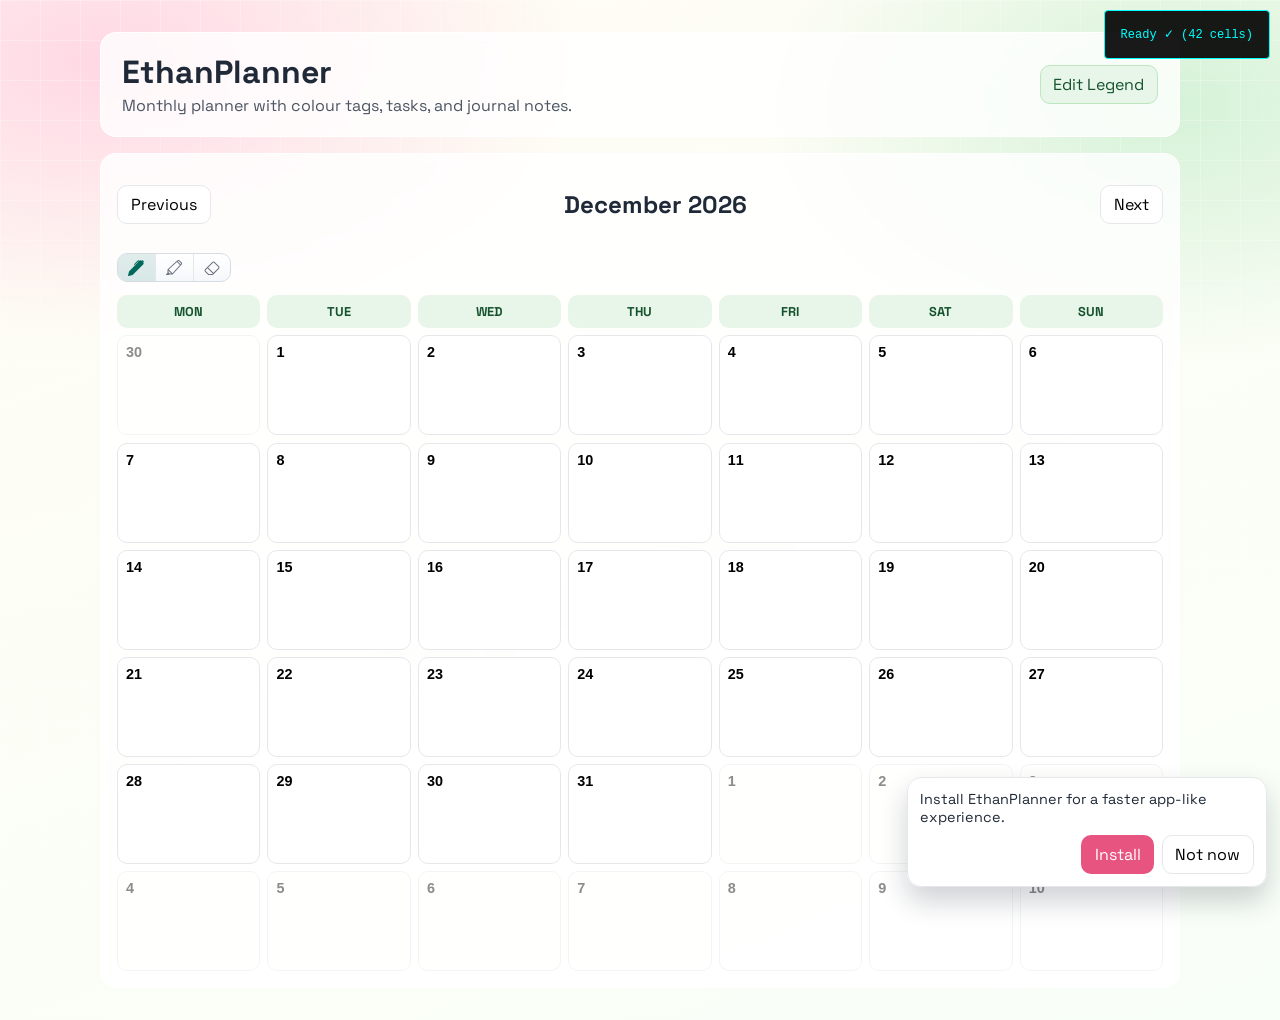
==== docs/index.html @ 0c63903d "added docs things" ====
<!DOCTYPE html>
<html lang="en">
<head>
  <meta charset="UTF-8" />
  <meta name="viewport" content="width=device-width, initial-scale=1.0" />
  <title>EthanPlanner</title>
  <meta name="theme-color" content="#e75480" />
  <meta name="apple-mobile-web-app-capable" content="yes" />
  <meta name="apple-mobile-web-app-status-bar-style" content="default" />
  <meta name="apple-mobile-web-app-title" content="EthanPlanner" />
  <link rel="manifest" href="manifest.webmanifest" />
  <link rel="apple-touch-icon" href="icons/icon-192.png" />
  <link rel="preconnect" href="https://fonts.googleapis.com" />
  <link rel="preconnect" href="https://fonts.gstatic.com" crossorigin />
  <link href="https://fonts.googleapis.com/css2?family=Space+Grotesk:wght@400;500;600;700&display=swap" rel="stylesheet" />
  <link rel="stylesheet" href="css/styles.css?v=20260405f" />
</head>
<body>
  <aside id="installPrompt" class="install-prompt" hidden>
    <p id="installPromptText">Install EthanPlanner for a faster app-like experience.</p>
    <div class="install-prompt-actions">
      <button id="installAppBtn" class="btn btn-primary" type="button">Install</button>
      <button id="dismissInstallBtn" class="btn btn-ghost" type="button">Not now</button>
    </div>
  </aside>

  <div class="background-glow" aria-hidden="true"></div>
  <div id="debugStatus" style="position: fixed; top: 10px; right: 10px; background: rgba(0,0,0,0.9); color: #0ff; padding: 1rem; font-family: monospace; font-size: 12px; z-index: 9999; pointer-events: none; max-width: 400px; word-break: break-all; border: 1px solid #0ff; border-radius: 4px;">Loading...</div>
  <main class="app-shell">
    <header class="topbar">
      <div>
        <h1>EthanPlanner</h1>
        <p class="subtitle">Monthly planner with colour tags, tasks, and journal notes.</p>
      </div>
      <div class="topbar-actions">
        <button id="legendButton" class="btn btn-secondary" type="button">Edit Legend</button>
      </div>
    </header>

    <section class="calendar-section" aria-label="Calendar">
      <div class="calendar-toolbar">
        <button id="prevMonth" class="btn btn-ghost" type="button">Previous</button>
        <h2 id="monthLabel" aria-live="polite"></h2>
        <button id="nextMonth" class="btn btn-ghost" type="button">Next</button>
      </div>

      <div class="highlight-toolbar" id="highlightToolbar" data-mode="edit">
        <div class="mode-radio-group" role="group" aria-label="Interaction mode">
          <button id="modeEdit" class="mode-btn is-active" type="button" aria-pressed="true" title="Edit">
            <svg xmlns="http://www.w3.org/2000/svg" width="16" height="16" fill="currentColor" class="bi bi-pen-fill" viewBox="0 0 16 16">
              <path d="m13.498.795.149-.149a1.207 1.207 0 1 1 1.707 1.708l-.149.148a1.5 1.5 0 0 1-.059 2.059L4.854 14.854a.5.5 0 0 1-.233.131l-4 1a.5.5 0 0 1-.606-.606l1-4a.5.5 0 0 1 .131-.232l9.642-9.642a.5.5 0 0 0-.642.056L6.854 4.854a.5.5 0 1 1-.708-.708L9.44.854A1.5 1.5 0 0 1 11.5.796a1.5 1.5 0 0 1 1.998-.001"/>
            </svg>
          </button>
          <button id="modeHighlight" class="mode-btn" type="button" aria-pressed="false" title="Highlight">
            <svg xmlns="http://www.w3.org/2000/svg" width="16" height="16" fill="currentColor" class="bi bi-highlighter" viewBox="0 0 16 16">
              <path fill-rule="evenodd" d="M11.096.644a2 2 0 0 1 2.791.036l1.433 1.433a2 2 0 0 1 .035 2.791l-.413.435-8.07 8.995a.5.5 0 0 1-.372.166h-3a.5.5 0 0 1-.234-.058l-.412.412A.5.5 0 0 1 2.5 15h-2a.5.5 0 0 1-.354-.854l1.412-1.412A.5.5 0 0 1 1.5 12.5v-3a.5.5 0 0 1 .166-.372l8.995-8.07zm-.115 1.47L2.727 9.52l3.753 3.753 7.406-8.254zm3.585 2.17.064-.068a1 1 0 0 0-.017-1.396L13.18 1.387a1 1 0 0 0-1.396-.018l-.068.065zM5.293 13.5 2.5 10.707v1.586L3.707 13.5z"/>
            </svg>
          </button>
          <button id="modeErase" class="mode-btn" type="button" aria-pressed="false" title="Erase">
            <svg xmlns="http://www.w3.org/2000/svg" width="16" height="16" fill="currentColor" class="bi bi-eraser" viewBox="0 0 16 16">
              <path d="M8.086 2.207a2 2 0 0 1 2.828 0l3.879 3.879a2 2 0 0 1 0 2.828l-5.5 5.5A2 2 0 0 1 7.879 15H5.12a2 2 0 0 1-1.414-.586l-2.5-2.5a2 2 0 0 1 0-2.828zm2.121.707a1 1 0 0 0-1.414 0L4.16 7.547l5.293 5.293 4.633-4.633a1 1 0 0 0 0-1.414zM8.746 13.547 3.453 8.254 1.914 9.793a1 1 0 0 0 0 1.414l2.5 2.5a1 1 0 0 0 .707.293H7.88a1 1 0 0 0 .707-.293z"/>
            </svg>
          </button>
        </div>
        <label for="quickColour" class="colour-selector-label">Colour:</label>
        <select id="quickColour" aria-label="Highlight colour"></select>
      </div>

      <div class="weekday-row" id="weekdayRow"></div>
      <div class="calendar-grid" id="calendarGrid"></div>
    </section>
  </main>

  <dialog id="dateDialog" class="panel-dialog">
    <div class="panel-header">
      <h3 id="panelDateLabel"></h3>
      <button id="closeDateDialog" class="btn btn-ghost" type="button">Close</button>
    </div>

    <section>
      <h4>Tasks</h4>
      <ul id="taskList" class="entry-list"></ul>
      <form id="addTaskForm" class="inline-form">
        <input id="taskTitle" name="title" placeholder="Task title" maxlength="120" required />
        <textarea id="taskNotes" name="notes" placeholder="Task details" rows="2"></textarea>
        <button type="submit" class="btn btn-primary">Add Task</button>
      </form>
    </section>

    <section>
      <h4>Journal</h4>
      <ul id="journalList" class="entry-list"></ul>
      <form id="addJournalForm" class="inline-form">
        <textarea id="journalNotes" name="notes" placeholder="Journal notes" rows="3" required></textarea>
        <button type="submit" class="btn btn-primary">Add Journal</button>
      </form>
    </section>

    <section>
      <h4>Colours</h4>
      <ul id="colourChipList" class="entry-list"></ul>
      <form id="addColourForm" class="inline-form">
        <input id="colourInput" type="color" value="#e75480" />
        <button type="submit" class="btn btn-primary">Add Colour</button>
      </form>
    </section>

  </dialog>

  <dialog id="legendDialog" class="panel-dialog legend-dialog">
    <div class="panel-header">
      <h3>Legend</h3>
      <button id="closeLegendDialog" class="btn btn-ghost" type="button">Close</button>
    </div>

    <ul id="legendList" class="legend-list"></ul>

    <form id="legendForm" class="inline-form inline-form-row">
      <div class="colour-selector-btn colour-picker-trigger" aria-label="Pick colour" title="Pick colour">
        <svg xmlns="http://www.w3.org/2000/svg" width="16" height="16" fill="currentColor" class="bi bi-palette-fill" viewBox="0 0 16 16">
          <path d="M12.433 10.07C14.133 10.585 16 11.15 16 8a8 8 0 1 0-8 8c1.996 0 1.826-1.504 1.649-3.08-.124-1.101-.252-2.237.351-2.92.465-.527 1.42-.237 2.433.07M8 5a1.5 1.5 0 1 1 0-3 1.5 1.5 0 0 1 0 3m4.5 3a1.5 1.5 0 1 1 0-3 1.5 1.5 0 0 1 0 3M5 6.5a1.5 1.5 0 1 1-3 0 1.5 1.5 0 0 1 3 0m.5 6.5a1.5 1.5 0 1 1 0-3 1.5 1.5 0 0 1 0 3"/>
        </svg>
        <input id="legendColour" name="colour" type="color" value="#e75480" class="colour-picker-input" />
      </div>
      <input id="legendLabel" name="label" placeholder="Label" maxlength="50" required />
      <button type="submit" class="btn btn-primary">Save</button>
    </form>
  </dialog>

  <script>
    window.debugLog = [];
    const debugStatus = document.getElementById("debugStatus");

    window.onerror = function(msg, url, line) {
      const text = "ERROR: " + msg + " @ " + url + ":" + line;
      window.debugLog.push(text);
      if (debugStatus) debugStatus.textContent = text;
      console.error(text);
    };

    window.addEventListener("error", function(event) {
      const text = "EVENT ERROR: " + event.message;
      window.debugLog.push(text);
      if (debugStatus) debugStatus.textContent = text;
      console.error(text);
    });

    if (debugStatus) debugStatus.textContent = "App module loading...";
    console.log("Starting app.js import...");
  </script>
  <script type="module" src="./js/app.bundle.js?v=20260405y"></script>
  <script src="./js/pwa.js?v=20260405a" defer></script>
</html>
---- docs/css/styles.css ----
:root {
  --pink-500: #e75480;
  --pink-100: #fce4ec;
  --green-600: #2e7d32;
  --green-100: #e8f5e9;
  --ink-900: #1f2937;
  --ink-600: #4b5563;
  --surface: #fffdf8;
  --surface-strong: #ffffff;
  --line: #e5e7eb;
  --focus: #00695c;
  --radius: 14px;
}

* {
  box-sizing: border-box;
}

body {
  margin: 0;
  font-family: "Space Grotesk", sans-serif;
  color: var(--ink-900);
  background: radial-gradient(1200px 700px at 8% 6%, #ffd8e4 0%, transparent 40%),
    radial-gradient(1000px 620px at 92% 10%, #d5f2d7 0%, transparent 42%),
    linear-gradient(160deg, #fffcf4 0%, #f8fff8 100%);
  min-height: 100vh;
}

.install-prompt {
  position: fixed;
  left: 0.8rem;
  right: 0.8rem;
  bottom: 0.8rem;
  z-index: 10000;
  background: rgba(255, 255, 255, 0.98);
  border: 1px solid var(--line);
  border-radius: 14px;
  box-shadow: 0 14px 28px rgba(15, 23, 42, 0.2);
  padding: 0.75rem;
  display: grid;
  gap: 0.55rem;
}

.install-prompt p {
  margin: 0;
  font-size: 0.9rem;
}

.install-prompt-actions {
  display: flex;
  justify-content: flex-end;
  gap: 0.45rem;
}

@media (min-width: 768px) {
  .install-prompt {
    width: 360px;
    left: auto;
  }
}

.background-glow {
  position: fixed;
  inset: 0;
  pointer-events: none;
  background-image: linear-gradient(to right, rgba(255, 255, 255, 0.25) 1px, transparent 1px),
    linear-gradient(to bottom, rgba(255, 255, 255, 0.25) 1px, transparent 1px);
  background-size: 40px 40px;
}

.app-shell {
  width: min(1080px, 95vw);
  margin: 2rem auto;
  position: relative;
  z-index: 1;
}

.topbar,
.calendar-section {
  background: rgba(255, 255, 255, 0.8);
  border: 1px solid rgba(255, 255, 255, 0.9);
  backdrop-filter: blur(5px);
  border-radius: calc(var(--radius) + 2px);
}

.topbar {
  display: flex;
  justify-content: space-between;
  align-items: center;
  padding: 1.2rem 1.3rem;
  margin-bottom: 1rem;
}

h1 {
  margin: 0;
}

.subtitle {
  margin: 0.2rem 0 0;
  color: var(--ink-600);
}

.calendar-section {
  padding: 1rem;
}

.calendar-toolbar {
  display: flex;
  justify-content: space-between;
  align-items: center;
}

.highlight-toolbar {
  margin: 0.8rem 0;
  display: flex;
  align-items: center;
  flex-wrap: wrap;
  gap: 0.8rem;
  color: var(--ink-600);
}

#quickColour {
  color: var(--ink-900);
  font-weight: 600;
  transition: background-color 140ms ease, border-color 140ms ease;
}

.mode-radio-group {
  display: inline-flex;
  border: 1px solid #d7dce3;
  border-radius: 10px;
  overflow: hidden;
  background: linear-gradient(180deg, #ffffff 0%, #f5f8fb 100%);
}

.mode-btn {
  border: none;
  border-right: 1px solid #e5e7eb;
  background: transparent;
  padding: 0.35rem 0.65rem;
  cursor: pointer;
  color: #6b7280;
  display: inline-flex;
  align-items: center;
  justify-content: center;
  font: inherit;
  transition: background 140ms ease, color 140ms ease;
}

.mode-btn:last-child {
  border-right: none;
}

.mode-btn.is-active {
  background: rgba(0, 105, 92, 0.12);
  color: var(--focus);
}

.mode-btn:hover:not(.is-active) {
  background: rgba(0, 0, 0, 0.04);
  color: var(--ink-900);
}

.highlight-toolbar[data-mode="edit"] .colour-selector-label,
.highlight-toolbar[data-mode="edit"] #quickColour {
  display: none;
}

.weekday-row,
.calendar-grid {
  display: grid;
  grid-template-columns: repeat(7, 1fr);
  gap: 0.45rem;
}

.calendar-grid {
  touch-action: none;
}

.weekday-row {
  margin-bottom: 0.45rem;
}

.weekday-cell {
  text-align: center;
  font-size: 0.8rem;
  text-transform: uppercase;
  font-weight: 700;
  padding: 0.5rem;
  border-radius: 10px;
  background: var(--green-100);
  color: #14532d;
}

.calendar-cell {
  min-height: 100px;
  background: var(--surface-strong);
  border: 1px solid var(--line);
  border-radius: 10px;
  padding: 0.5rem;
  display: flex;
  flex-direction: column;
  gap: 0.4rem;
  user-select: none;
  cursor: pointer;
  transition: transform 140ms ease, border-color 140ms ease, background-color 120ms ease;
  min-width: 0;
  max-width: 100%;
  overflow: hidden;
}

.calendar-cell:hover {
  transform: translateY(-1px);
  border-color: #cfd4d9;
}

.calendar-cell.outside-month {
  opacity: 0.45;
}

.calendar-cell.active {
  outline: 2px solid var(--focus);
  outline-offset: 2px;
}

.calendar-cell.has-colour-fill {
  box-shadow: inset 0 1px 0 rgba(255, 255, 255, 0.45);
}

.day-number {
  font-weight: 600;
  font-size: 0.9rem;
}

.cell-tasks {
  display: flex;
  flex-direction: column;
  align-items: flex-start;
  gap: 0.15rem;
  overflow: hidden;
  min-width: 0;
}

.cell-task-item {
  font-size: 0.72rem;
  white-space: nowrap;
  overflow: hidden;
  text-overflow: ellipsis;
  color: var(--ink-900);
  line-height: 1.3;
  max-width: 100%;
  min-width: 0;
}

.cell-meta {
  margin-top: auto;
  display: flex;
  justify-content: space-between;
  align-items: center;
  gap: 0.4rem;
  color: var(--ink-600);
  font-size: 0.75rem;
}

.chip-list,
.cell-chips {
  display: flex;
  flex-wrap: wrap;
  gap: 0.3rem;
}

.calendar-cell .cell-chips {
  display: none;
}

.chip {
  width: 14px;
  height: 14px;
  border-radius: 999px;
  border: 1px solid rgba(0, 0, 0, 0.14);
}

.btn {
  border: 1px solid transparent;
  border-radius: 10px;
  padding: 0.5rem 0.8rem;
  font: inherit;
  cursor: pointer;
}

.btn-primary {
  background: var(--pink-500);
  color: white;
}

.btn-secondary {
  background: var(--green-100);
  color: #14532d;
  border-color: #bde5bf;
}

.btn-ghost {
  background: white;
  border-color: var(--line);
}

input,
textarea,
select {
  font: inherit;
  border: 1px solid #d1d5db;
  border-radius: 8px;
  padding: 0.45rem 0.55rem;
}

input:focus,
textarea:focus,
select:focus,
.btn:focus {
  outline: 2px solid var(--focus);
  outline-offset: 1px;
}

.panel-dialog {
  width: min(620px, 95vw);
  border: none;
  border-radius: 14px;
  padding: 1rem;
}

.panel-dialog::backdrop {
  background: rgba(22, 25, 30, 0.45);
}

.panel-header {
  display: flex;
  align-items: center;
  justify-content: space-between;
  margin-bottom: 0.8rem;
}

.inline-form {
  display: grid;
  gap: 0.5rem;
  margin-top: 0.6rem;
}

.inline-form-row {
  grid-template-columns: auto 1fr auto;
  align-items: center;
}

.entry-list,
.legend-list {
  list-style: none;
  margin: 0;
  padding: 0;
  display: grid;
  gap: 0.45rem;
}

.entry-item,
.legend-item {
  background: var(--surface);
  border: 1px solid var(--line);
  border-radius: 10px;
  padding: 0.45rem 0.55rem;
  display: flex;
  justify-content: space-between;
  align-items: flex-start;
  gap: 0.6rem;
}

.entry-text {
  white-space: pre-wrap;
  word-break: break-word;
  min-width: 0;
  flex: 1;
  text-align: left;
}

.entry-view-row {
  display: flex;
  justify-content: space-between;
  align-items: flex-start;
  gap: 0.6rem;
  width: 100%;
}

.entry-actions {
  display: flex;
  gap: 0.35rem;
  flex-shrink: 0;
}

.entry-item:hover .entry-edit-btn {
  opacity: 1;
}

.entry-edit-btn {
  opacity: 0;
  transition: opacity 150ms ease;
  flex-shrink: 0;
  display: none;
}

@media (hover: hover) {
  .entry-edit-btn {
    display: block;
  }
}

@media (max-width: 768px) {
  .entry-edit-btn {
    display: block;
    opacity: 1;
  }
}

.colour-selector-btn {
  background: transparent;
  border: 1px solid var(--line);
  border-radius: 6px;
  padding: 0.4rem;
  cursor: pointer;
  display: flex;
  align-items: center;
  justify-content: center;
  color: var(--ink-900);
  transition: background-color 120ms ease, border-color 120ms ease;
  flex-shrink: 0;
}

.colour-selector-btn:hover {
  background-color: var(--surface);
  border-color: var(--ink-400);
}

.colour-selector-btn:active {
  background-color: var(--surface-strong);
}

.colour-picker-trigger {
  position: relative;
  overflow: hidden;
}

.colour-picker-input {
  position: absolute;
  inset: 0;
  width: 100%;
  height: 100%;
  opacity: 0;
  cursor: pointer;
  border: 0;
  padding: 0;
  margin: 0;
}

.entry-edit-form {
  display: grid;
  gap: 0.4rem;
  width: 100%;
  padding-top: 0.2rem;
}

.entry-edit-field {
  display: grid;
  gap: 0.2rem;
}

.entry-edit-field label {
  font-size: 0.78rem;
  color: var(--ink-600);
  font-weight: 600;
}

.entry-edit-input {
  font: inherit;
  border: 1px solid #d1d5db;
  border-radius: 8px;
  padding: 0.4rem 0.5rem;
  resize: vertical;
}

.entry-edit-input:focus {
  outline: 2px solid var(--focus);
  outline-offset: 1px;
}

.entry-edit-actions {
  display: flex;
  gap: 0.35rem;
  justify-content: flex-end;
}

.legend-item-main {
  display: flex;
  align-items: center;
  gap: 0.45rem;
}

@media (max-width: 760px) {
  .topbar {
    flex-direction: column;
    align-items: flex-start;
    gap: 0.8rem;
  }

  .calendar-cell {
    min-height: 84px;
  }

  .panel-dialog {
    width: 100vw;
    max-width: 100vw;
    margin: 0;
    border-radius: 14px 14px 0 0;
    position: fixed;
    bottom: 0;
  }

  .inline-form-row {
    grid-template-columns: 1fr;
  }
}
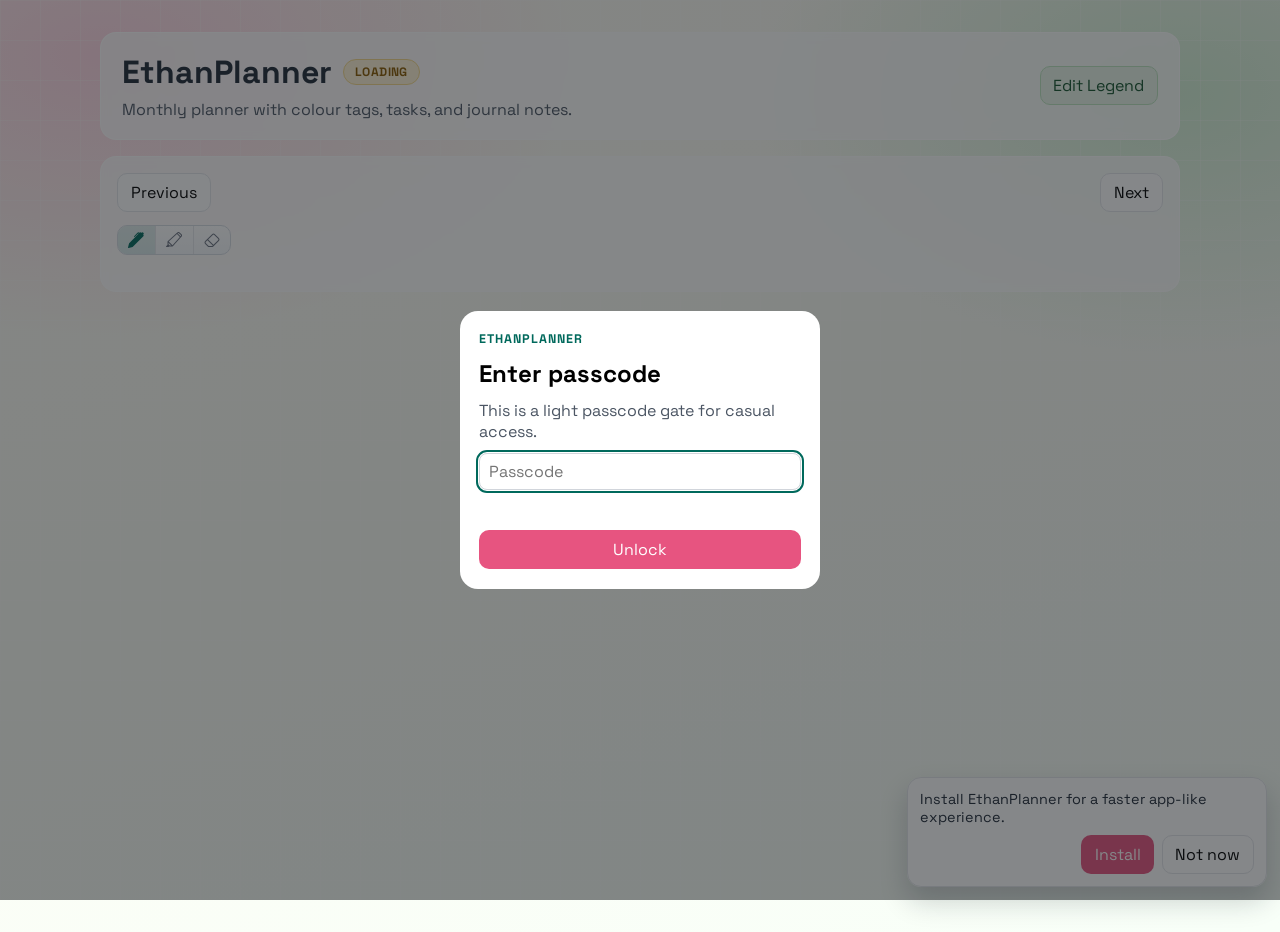
==== commit a0146b2c: "updated bugs" ====
--- a/docs/index.html
+++ b/docs/index.html
@@ -13,7 +13,7 @@
   <link rel="preconnect" href="https://fonts.googleapis.com" />
   <link rel="preconnect" href="https://fonts.gstatic.com" crossorigin />
   <link href="https://fonts.googleapis.com/css2?family=Space+Grotesk:wght@400;500;600;700&display=swap" rel="stylesheet" />
-  <link rel="stylesheet" href="css/styles.css?v=20260405f" />
+  <link rel="stylesheet" href="css/styles.css?v=20260405g" />
 </head>
 <body>
   <aside id="installPrompt" class="install-prompt" hidden>
@@ -24,12 +24,34 @@
     </div>
   </aside>
 
+  <dialog id="authDialog" class="auth-dialog">
+    <form id="authForm" class="auth-form">
+      <p class="auth-eyebrow">EthanPlanner</p>
+      <h2>Enter passcode</h2>
+      <p class="auth-copy">This is a light passcode gate for casual access.</p>
+      <input
+        id="authPasscode"
+        name="passcode"
+        type="password"
+        inputmode="numeric"
+        autocomplete="off"
+        maxlength="12"
+        placeholder="Passcode"
+        required
+      />
+      <p id="authError" class="auth-error" role="alert" aria-live="polite"></p>
+      <button class="btn btn-primary" type="submit">Unlock</button>
+    </form>
+  </dialog>
+
   <div class="background-glow" aria-hidden="true"></div>
-  <div id="debugStatus" style="position: fixed; top: 10px; right: 10px; background: rgba(0,0,0,0.9); color: #0ff; padding: 1rem; font-family: monospace; font-size: 12px; z-index: 9999; pointer-events: none; max-width: 400px; word-break: break-all; border: 1px solid #0ff; border-radius: 4px;">Loading...</div>
   <main class="app-shell">
     <header class="topbar">
-      <div>
-        <h1>EthanPlanner</h1>
+      <div class="topbar-copy">
+        <div class="title-row">
+          <h1>EthanPlanner</h1>
+          <span id="debugStatus" class="app-status" data-state="loading" aria-live="polite">Loading</span>
+        </div>
         <p class="subtitle">Monthly planner with colour tags, tasks, and journal notes.</p>
       </div>
       <div class="topbar-actions">
@@ -128,26 +150,33 @@
   </dialog>
 
   <script>
-    window.debugLog = [];
     const debugStatus = document.getElementById("debugStatus");
+
+    function setBootStatus(state, detail) {
+      if (!debugStatus) {
+        return;
+      }
+
+      debugStatus.dataset.state = state;
+      debugStatus.textContent = state === "ready" ? "Ready" : state === "error" ? "Error" : "Loading";
+      debugStatus.title = detail || debugStatus.textContent;
+    }
 
     window.onerror = function(msg, url, line) {
       const text = "ERROR: " + msg + " @ " + url + ":" + line;
-      window.debugLog.push(text);
-      if (debugStatus) debugStatus.textContent = text;
+      setBootStatus("error", text);
       console.error(text);
     };
 
     window.addEventListener("error", function(event) {
       const text = "EVENT ERROR: " + event.message;
-      window.debugLog.push(text);
-      if (debugStatus) debugStatus.textContent = text;
+      setBootStatus("error", text);
       console.error(text);
     });
 
-    if (debugStatus) debugStatus.textContent = "App module loading...";
+    setBootStatus("loading", "App module loading...");
     console.log("Starting app.js import...");
   </script>
-  <script type="module" src="./js/app.bundle.js?v=20260405y"></script>
-  <script src="./js/pwa.js?v=20260405a" defer></script>
+  <script type="module" src="./js/app.bundle.js?v=20260405ac"></script>
+  <script src="./js/pwa.js?v=20260405b" defer></script>
 </html>
--- a/docs/css/styles.css
+++ b/docs/css/styles.css
@@ -91,6 +91,50 @@
   margin-bottom: 1rem;
 }
 
+.topbar-copy {
+  display: grid;
+  gap: 0.2rem;
+}
+
+.title-row {
+  display: flex;
+  align-items: center;
+  gap: 0.7rem;
+  flex-wrap: wrap;
+}
+
+.app-status {
+  display: inline-flex;
+  align-items: center;
+  justify-content: center;
+  min-width: 4.8rem;
+  padding: 0.25rem 0.6rem;
+  border-radius: 999px;
+  font-size: 0.76rem;
+  font-weight: 700;
+  letter-spacing: 0.03em;
+  text-transform: uppercase;
+  border: 1px solid transparent;
+}
+
+.app-status[data-state="loading"] {
+  background: #fff4d6;
+  border-color: #f6d98b;
+  color: #8a5a00;
+}
+
+.app-status[data-state="ready"] {
+  background: #e8f5e9;
+  border-color: #bde5bf;
+  color: #14532d;
+}
+
+.app-status[data-state="error"] {
+  background: #fde8e8;
+  border-color: #f7b4b4;
+  color: #991b1b;
+}
+
 h1 {
   margin: 0;
 }
@@ -174,6 +218,10 @@
 }
 
 .calendar-grid {
+  touch-action: pan-y pinch-zoom;
+}
+
+.calendar-grid.is-draw-mode {
   touch-action: none;
 }
 
@@ -207,6 +255,7 @@
   min-width: 0;
   max-width: 100%;
   overflow: hidden;
+  position: relative;
 }
 
 .calendar-cell:hover {
@@ -262,6 +311,40 @@
   font-size: 0.75rem;
 }
 
+.calendar-cell-edit-trigger {
+  position: absolute;
+  right: 0.45rem;
+  bottom: 0.45rem;
+  width: 1.9rem;
+  height: 1.9rem;
+  border-radius: 999px;
+  border: 1px solid rgba(31, 41, 55, 0.12);
+  background: rgba(255, 255, 255, 0.92);
+  color: var(--ink-900);
+  display: none;
+  align-items: center;
+  justify-content: center;
+  opacity: 0;
+  transition: opacity 140ms ease, transform 140ms ease, background-color 140ms ease;
+  z-index: 1;
+}
+
+.calendar-cell-edit-trigger:hover {
+  background: white;
+  transform: translateY(-1px);
+}
+
+@media (hover: hover) and (pointer: fine) {
+  .calendar-cell-edit-trigger {
+    display: inline-flex;
+  }
+
+  .calendar-cell:hover .calendar-cell-edit-trigger,
+  .calendar-cell:focus-within .calendar-cell-edit-trigger {
+    opacity: 1;
+  }
+}
+
 .chip-list,
 .cell-chips {
   display: flex;
@@ -326,6 +409,47 @@
   border: none;
   border-radius: 14px;
   padding: 1rem;
+}
+
+.auth-dialog {
+  width: min(360px, calc(100vw - 2rem));
+  border: none;
+  border-radius: 18px;
+  padding: 1.2rem;
+}
+
+.auth-dialog::backdrop {
+  background: rgba(22, 25, 30, 0.52);
+}
+
+.auth-form {
+  display: grid;
+  gap: 0.7rem;
+}
+
+.auth-eyebrow {
+  margin: 0;
+  font-size: 0.78rem;
+  font-weight: 700;
+  letter-spacing: 0.08em;
+  text-transform: uppercase;
+  color: var(--focus);
+}
+
+.auth-form h2 {
+  margin: 0;
+}
+
+.auth-copy {
+  margin: 0;
+  color: var(--ink-600);
+}
+
+.auth-error {
+  min-height: 1.1rem;
+  margin: 0;
+  color: #b42318;
+  font-size: 0.88rem;
 }
 
 .panel-dialog::backdrop {
@@ -507,6 +631,10 @@
     gap: 0.8rem;
   }
 
+  .title-row {
+    align-items: flex-start;
+  }
+
   .calendar-cell {
     min-height: 84px;
   }
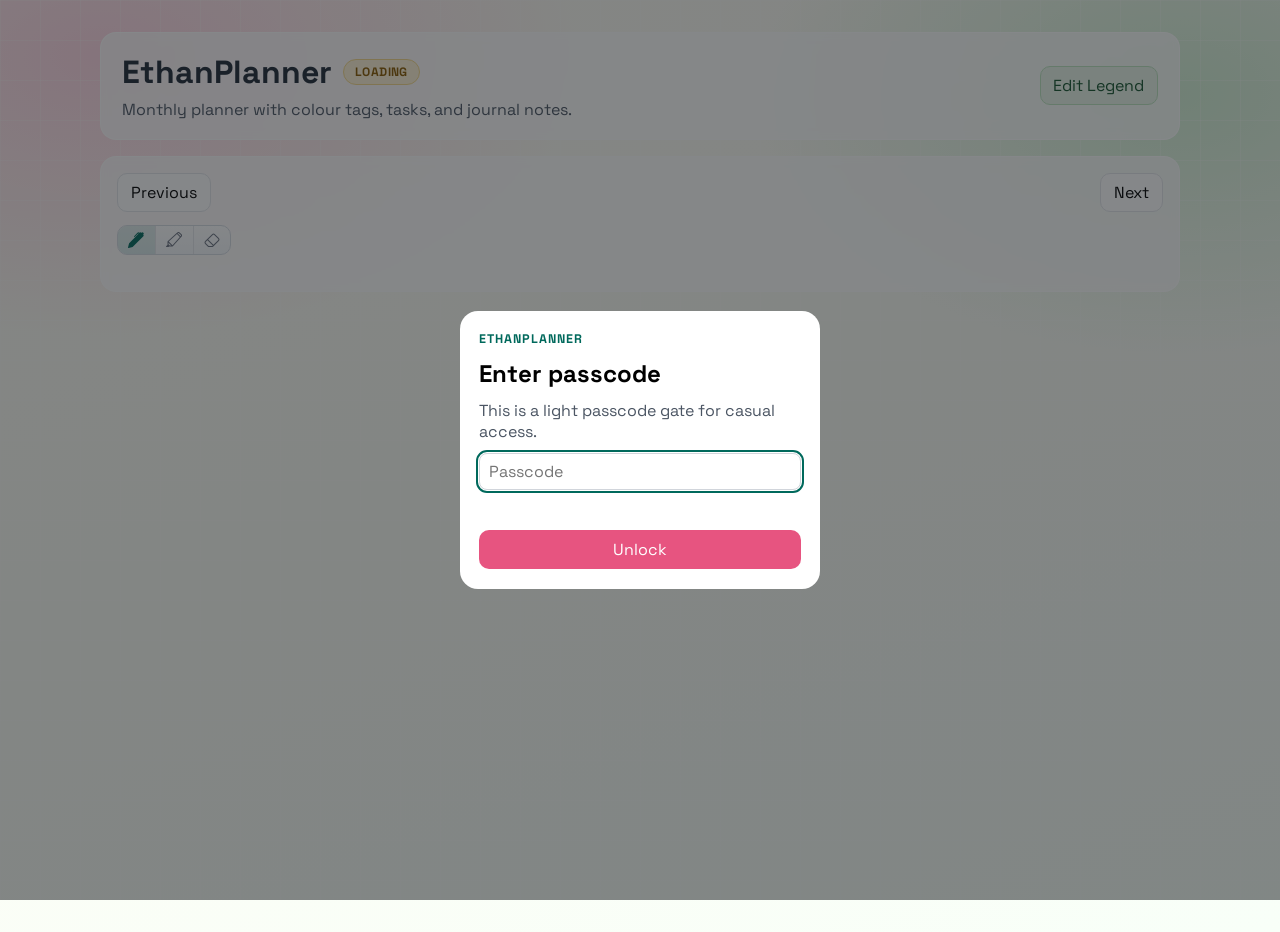
==== commit 1c3c5990: "removed colour picker from edit" ====
--- a/docs/index.html
+++ b/docs/index.html
@@ -114,16 +114,7 @@
       <ul id="journalList" class="entry-list"></ul>
       <form id="addJournalForm" class="inline-form">
         <textarea id="journalNotes" name="notes" placeholder="Journal notes" rows="3" required></textarea>
-        <button type="submit" class="btn btn-primary">Add Journal</button>
-      </form>
-    </section>
-
-    <section>
-      <h4>Colours</h4>
-      <ul id="colourChipList" class="entry-list"></ul>
-      <form id="addColourForm" class="inline-form">
-        <input id="colourInput" type="color" value="#e75480" />
-        <button type="submit" class="btn btn-primary">Add Colour</button>
+        <button type="submit" class="btn btn-primary">Save Journal</button>
       </form>
     </section>
 
--- a/docs/css/styles.css
+++ b/docs/css/styles.css
@@ -41,6 +41,10 @@
   gap: 0.55rem;
 }
 
+.install-prompt[hidden] {
+  display: none;
+}
+
 .install-prompt p {
   margin: 0;
   font-size: 0.9rem;
